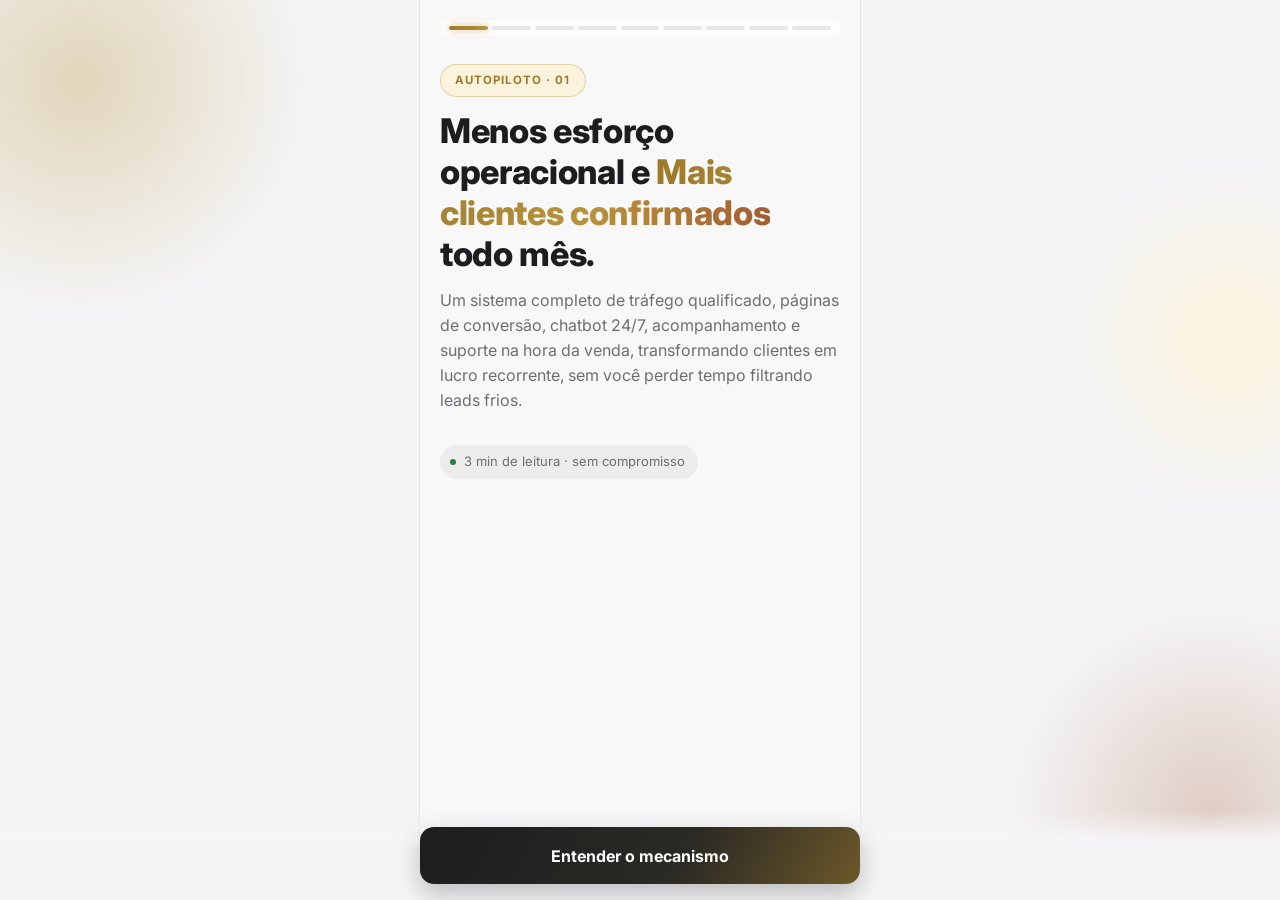
==== index.html @ 8cd232b0 "first commit" ====
<!DOCTYPE html>
<html lang="pt-BR">
<head>
<meta charset="UTF-8">
<meta name="viewport" content="width=device-width, initial-scale=1.0">
<title>Autopiloto — Etapa 1</title>
<meta name="description" content="Sistema completo de tráfego qualificado, páginas de conversão e chatbot 24/7 que entrega pacientes prontos para atendimento.">
<link rel="icon" href="assets/img/favicon.svg" type="image/svg+xml">
<link rel="icon" href="assets/img/favicon-32.png" sizes="32x32" type="image/png">
<link rel="alternate icon" href="assets/img/favicon.ico">
<link rel="apple-touch-icon" href="assets/img/apple-touch-icon.png">
<link rel="preconnect" href="https://fonts.googleapis.com">
<link rel="preconnect" href="https://fonts.gstatic.com" crossorigin>
<link href="https://fonts.googleapis.com/css2?family=Inter:wght@400;500;600;700;800&display=swap" rel="stylesheet">
<link rel="stylesheet" href="assets/style.css">
</head>
<body>
  <div class="frame">
    <div class="top-bar">
      <div class="progress" role="img" aria-label="Etapa 1 de 9">
        <span class="seg filled"></span>
        <span class="seg"></span>
        <span class="seg"></span>
        <span class="seg"></span>
        <span class="seg"></span>
        <span class="seg"></span>
        <span class="seg"></span>
        <span class="seg"></span>
        <span class="seg"></span>
      </div>
    </div>

    <main class="fade-in">
      <p class="eyebrow">Autopiloto · 01</p>
      <h1 class="title">Menos esforço operacional e <span class="accent">Mais clientes confirmados</span> todo mês.</h1>
      <p class="subtext">Um sistema completo de tráfego qualificado, páginas de conversão, chatbot 24/7, acompanhamento e suporte na hora da venda, transformando clientes em lucro recorrente, sem você perder tempo filtrando leads frios.</p>
      <p class="note">3 min de leitura · sem compromisso</p>
    </main>

    <div class="cta-fixed">
      <div class="cta-fixed-inner">
        <a class="btn-primary" href="etapa-02.html">Entender o mecanismo</a>
      </div>
    </div>
  </div>

  <script src="assets/app.js"></script>
</body>
</html>
---- assets/style.css ----
/* Autopiloto — Sistema de Design compartilhado (mobile-first, glass/gradiente, estilo Apple + ThreeUI) */
/* Usado por: index.html, etapa-02..09.html e sprint-100k-vsl.html */

:root {
  --bg: #F5F5F7;
  --card-bg: rgba(255, 255, 255, 0.68);
  --card-bg-solid: #FFFFFF;
  --card-border: rgba(255, 255, 255, 0.8);
  --card-border-solid: #E5E5EA;
  --text-primary: #1D1D1F;
  --text-secondary: #6E6E73;
  --text-tertiary: #98989D;
  --gold: #B8933C;
  --gold-strong: #9C7A2C;
  --gold-tint: #FBF3DC;
  --dark: #1D1D1F;
  --terracotta: #A15C33;
  --green: #2E7D46;
  --shadow: 0 8px 24px rgba(20, 16, 8, 0.08);
  --shadow-lg: 0 20px 50px rgba(20, 16, 8, 0.12);
  --font: 'Inter', -apple-system, BlinkMacSystemFont, 'SF Pro Text', 'Helvetica Neue', Arial, sans-serif;
}

* { box-sizing: border-box; }

html, body {
  margin: 0;
  padding: 0;
  background: var(--bg);
  color: var(--text-primary);
}

body {
  font-family: var(--font);
  -webkit-font-smoothing: antialiased;
  min-height: 100vh;
  line-height: 1.5;
  overflow-x: hidden;
  position: relative;
  background-color: var(--bg);
  background-repeat: no-repeat;
  background-image:
    radial-gradient(circle, rgba(184, 147, 60, 0.32), rgba(184, 147, 60, 0) 70%),
    radial-gradient(circle, rgba(161, 92, 51, 0.26), rgba(161, 92, 51, 0) 70%),
    radial-gradient(circle, rgba(251, 243, 220, 0.95), rgba(251, 243, 220, 0) 72%);
  background-size: 480px 480px, 420px 420px, 340px 340px;
  background-position: -160px -160px, calc(100% + 140px) calc(100% + 120px), calc(100% + 120px) 30%;
  background-attachment: fixed;
  animation: bg-drift 24s ease-in-out infinite;
}

@keyframes bg-drift {
  0%, 100% { background-position: -160px -160px, calc(100% + 140px) calc(100% + 120px), calc(100% + 120px) 30%; }
  50% { background-position: -130px -120px, calc(100% + 110px) calc(100% + 90px), calc(100% + 90px) 36%; }
}

a { color: inherit; }

:focus-visible {
  outline: 2px solid var(--gold);
  outline-offset: 2px;
}

img, svg { max-width: 100%; display: block; }

button, input, select, textarea { font-family: var(--font); }

/* Navegadores sem backdrop-filter: cartões voltam a ser sólidos e legíveis */
@supports not ((backdrop-filter: blur(1px)) or (-webkit-backdrop-filter: blur(1px))) {
  :root {
    --card-bg: var(--card-bg-solid);
    --card-border: var(--card-border-solid);
  }
}

/* ---- Container mobile-first ---- */

.frame {
  position: relative;
  max-width: 440px;
  margin: 0 auto;
  min-height: 100vh;
  padding: 20px 20px 112px;
  overflow-x: hidden;
  z-index: 1;
}

.frame.no-cta { padding-bottom: 48px; }

/* ---- Topo: voltar + progresso ---- */

.top-bar {
  display: flex;
  align-items: center;
  gap: 14px;
  margin-bottom: 28px;
}

.btn-back {
  display: inline-flex;
  align-items: center;
  justify-content: center;
  width: 36px;
  height: 36px;
  flex: 0 0 auto;
  border-radius: 50%;
  background: var(--card-bg);
  border: 1px solid var(--card-border);
  backdrop-filter: blur(14px) saturate(140%);
  -webkit-backdrop-filter: blur(14px) saturate(140%);
  box-shadow: var(--shadow);
  text-decoration: none;
  color: var(--text-primary);
  transition: transform 0.15s ease, background 0.15s ease;
}

.btn-back:hover { background: var(--gold-tint); }
.btn-back:active { transform: scale(0.93); }
.btn-back svg { width: 16px; height: 16px; }

.progress {
  display: flex;
  gap: 4px;
  flex: 1 1 auto;
  padding: 5px 8px;
  background: var(--card-bg);
  border: 1px solid var(--card-border);
  border-radius: 999px;
  backdrop-filter: blur(14px) saturate(140%);
  -webkit-backdrop-filter: blur(14px) saturate(140%);
}

.progress .seg {
  flex: 1;
  height: 4px;
  border-radius: 2px;
  background: rgba(29, 29, 31, 0.1);
}

.progress .seg.filled {
  background: linear-gradient(90deg, var(--gold-strong), var(--gold));
  box-shadow: 0 0 8px rgba(184, 147, 60, 0.6);
}

/* ---- Tipografia ---- */

.eyebrow {
  font-family: var(--font);
  text-transform: uppercase;
  letter-spacing: 0.09em;
  font-size: 11.5px;
  font-weight: 700;
  color: var(--gold-strong);
  margin: 0 0 14px;
  display: inline-flex;
  align-items: center;
  gap: 8px;
  flex-wrap: wrap;
  background: var(--gold-tint);
  border: 1px solid rgba(184, 147, 60, 0.35);
  border-radius: 999px;
  padding: 7px 14px;
}

h1.title {
  font-family: var(--font);
  font-weight: 800;
  font-size: clamp(28px, 7.5vw, 34px);
  line-height: 1.2;
  letter-spacing: -0.01em;
  margin: 0 0 14px;
  color: var(--text-primary);
}

.accent {
  background: linear-gradient(100deg, var(--gold-strong) 0%, var(--gold) 55%, var(--terracotta) 100%);
  -webkit-background-clip: text;
  background-clip: text;
  color: transparent;
}

h2.section-title {
  font-family: var(--font);
  font-weight: 800;
  font-size: 23px;
  line-height: 1.28;
  letter-spacing: -0.01em;
  margin: 0 0 10px;
  color: var(--text-primary);
}

.subtext {
  font-size: 16px;
  line-height: 1.55;
  color: var(--text-secondary);
  margin: 0 0 20px;
}

.note {
  font-size: 13px;
  color: var(--text-secondary);
  display: inline-flex;
  align-items: center;
  gap: 8px;
  margin-bottom: 8px;
  background: rgba(29, 29, 31, 0.05);
  border-radius: 999px;
  padding: 7px 13px 7px 10px;
}

.note::before {
  content: "";
  width: 6px;
  height: 6px;
  border-radius: 50%;
  background: var(--green);
  box-shadow: 0 0 0 0 rgba(46, 125, 70, 0.55);
  display: inline-block;
  flex: 0 0 auto;
  animation: dot-ping 1.8s ease-out infinite;
}

@keyframes dot-ping {
  0% { box-shadow: 0 0 0 0 rgba(46, 125, 70, 0.55); }
  70%, 100% { box-shadow: 0 0 0 7px rgba(46, 125, 70, 0); }
}

.section-head { margin-bottom: 20px; }
.section-head .eyebrow { margin-bottom: 10px; }

/* ---- Botões ---- */

.btn-primary,
.btn-secondary {
  position: relative;
  overflow: hidden;
  isolation: isolate;
}

.btn-primary {
  display: block;
  width: 100%;
  text-align: center;
  text-decoration: none;
  background: linear-gradient(120deg, var(--dark) 0%, #2c2a24 60%, var(--gold-strong) 130%);
  color: #fff;
  font-family: var(--font);
  font-weight: 700;
  font-size: 16px;
  padding: 16.5px 20px;
  border-radius: 14px;
  border: none;
  cursor: pointer;
  box-shadow: 0 10px 24px rgba(29, 29, 31, 0.26), 0 0 0 0 rgba(184, 147, 60, 0.5);
  animation: btn-glow 2.6s ease-in-out infinite;
  transition: transform 0.15s ease, box-shadow 0.15s ease;
}

.btn-primary:hover,
.btn-primary:focus-visible {
  animation-play-state: paused;
  box-shadow: 0 12px 28px rgba(29, 29, 31, 0.3), 0 0 0 6px rgba(184, 147, 60, 0.26);
}

.btn-primary:active { transform: scale(0.98); }

@keyframes btn-glow {
  0%, 100% { box-shadow: 0 10px 24px rgba(29, 29, 31, 0.26), 0 0 0 0 rgba(184, 147, 60, 0.42); }
  50% { box-shadow: 0 10px 24px rgba(29, 29, 31, 0.26), 0 0 0 9px rgba(184, 147, 60, 0); }
}

.btn-secondary {
  display: block;
  width: 100%;
  text-align: center;
  text-decoration: none;
  background: var(--card-bg);
  backdrop-filter: blur(14px) saturate(140%);
  -webkit-backdrop-filter: blur(14px) saturate(140%);
  color: var(--dark);
  font-family: var(--font);
  font-weight: 600;
  font-size: 16px;
  padding: 14.5px 20px;
  border-radius: 14px;
  border: 1.5px solid var(--dark);
  cursor: pointer;
  transition: background 0.15s ease, transform 0.15s ease;
}

.btn-secondary:hover { background: rgba(29, 29, 31, 0.06); }
.btn-secondary:active { transform: scale(0.98); }

.btn-link {
  display: inline-flex;
  align-items: center;
  gap: 6px;
  font-family: var(--font);
  font-weight: 600;
  font-size: 14px;
  color: var(--gold-strong);
  text-decoration: none;
}

/* Ripple ao clicar (ver assets/app.js) */
.btn-ripple {
  position: absolute;
  border-radius: 50%;
  background: rgba(255, 255, 255, 0.55);
  transform: scale(0);
  animation: ripple-out 0.6s ease-out forwards;
  pointer-events: none;
  z-index: -1;
}

.btn-secondary .btn-ripple { background: rgba(184, 147, 60, 0.28); }

@keyframes ripple-out {
  to { transform: scale(1); opacity: 0; }
}

/* ---- CTA fixo ---- */

.cta-fixed {
  position: fixed;
  left: 0;
  right: 0;
  bottom: 0;
  display: flex;
  justify-content: center;
  padding: 16px 20px calc(16px + env(safe-area-inset-bottom));
  background: linear-gradient(to top, var(--bg) 65%, rgba(245, 245, 247, 0));
  z-index: 10;
}

.cta-fixed-inner {
  width: 100%;
  max-width: 440px;
}

/* ---- Cards genéricos (glass) ---- */

.card {
  background: var(--card-bg);
  border: 1px solid var(--card-border);
  border-radius: 20px;
  box-shadow: var(--shadow);
  backdrop-filter: blur(16px) saturate(150%);
  -webkit-backdrop-filter: blur(16px) saturate(150%);
  padding: 22px;
  margin-bottom: 14px;
  transition: transform 0.2s ease, box-shadow 0.2s ease;
}

.card:hover { transform: translateY(-2px); box-shadow: var(--shadow-lg); }

.card.dashed {
  border: 1.5px dashed var(--gold);
  box-shadow: none;
  background: rgba(251, 243, 220, 0.65);
}

.card.highlight {
  border: 2px solid var(--gold);
  box-shadow: var(--shadow-lg);
  background: linear-gradient(165deg, rgba(255, 255, 255, 0.78), rgba(251, 243, 220, 0.6));
  position: relative;
  animation: card-glow 3s ease-in-out infinite;
}

.card.highlight:hover {
  transform: translateY(-2px) scale(1.005);
  animation-play-state: paused;
}

@keyframes card-glow {
  0%, 100% { box-shadow: var(--shadow-lg), 0 0 0 0 rgba(184, 147, 60, 0.35); }
  50% { box-shadow: var(--shadow-lg), 0 0 0 12px rgba(184, 147, 60, 0); }
}

/* Card "custo de contratar separado" — deliberadamente mais frio/pesado que o card de investimento */
.card.market-card {
  position: relative;
  background: linear-gradient(160deg, rgba(161, 92, 51, 0.12), rgba(161, 92, 51, 0.03));
  border: 1.5px dashed rgba(161, 92, 51, 0.5);
  box-shadow: none;
}

.card.market-card:hover { transform: none; box-shadow: none; }

.card.market-card .oi-val { color: var(--terracotta); font-weight: 700; }
.card.market-card .offer-item { border-bottom-color: rgba(161, 92, 51, 0.2); }
.card.market-card .offer-total { border-top-color: rgba(161, 92, 51, 0.32); }
.card.market-card .offer-total .ot-val { color: var(--terracotta); }
.card.market-card .roi-note { color: #8a5a3f; }

.badge-corner {
  position: absolute;
  top: -12px;
  right: 16px;
  background: linear-gradient(120deg, var(--gold-strong), var(--gold));
  color: #fff;
  font-family: var(--font);
  font-size: 11px;
  font-weight: 700;
  letter-spacing: 0.04em;
  text-transform: uppercase;
  padding: 5px 12px;
  border-radius: 999px;
  box-shadow: var(--shadow);
}

.badge-corner.terracotta {
  background: linear-gradient(120deg, var(--terracotta), #8a4a29);
}

.card-label {
  font-family: var(--font);
  text-transform: uppercase;
  font-size: 11.5px;
  font-weight: 700;
  letter-spacing: 0.06em;
  color: var(--text-secondary);
  margin: 0 0 8px;
}

.card-title {
  font-family: var(--font);
  font-size: 19px;
  font-weight: 700;
  margin: 0 0 10px;
  color: var(--text-primary);
}

.card p { margin: 0; color: var(--text-secondary); font-size: 15px; line-height: 1.55; }

.compare-card .card-title { display: flex; align-items: center; justify-content: space-between; gap: 8px; }

/* ---- Listas com marcadores ---- */

ul.check-list, ul.plain-list {
  list-style: none;
  margin: 0;
  padding: 0;
  display: flex;
  flex-direction: column;
  gap: 12px;
}

ul.check-list li, ul.plain-list li {
  display: flex;
  align-items: flex-start;
  gap: 10px;
  font-size: 15px;
  line-height: 1.5;
  color: var(--text-primary);
}

.marker {
  flex: 0 0 auto;
  width: 20px;
  height: 20px;
  border-radius: 50%;
  display: inline-flex;
  align-items: center;
  justify-content: center;
  font-size: 12px;
  margin-top: 1px;
}

.marker.check { background: var(--green); color: #fff; }
.marker.dash { background: var(--card-border-solid); color: var(--text-secondary); }
.marker.x { border: 1.5px solid var(--terracotta); color: var(--terracotta); background: transparent; }

.x-card {
  display: flex;
  align-items: center;
  gap: 14px;
}

.x-card .marker.x {
  width: 32px;
  height: 32px;
  font-size: 15px;
}

.x-card span.label { font-size: 15px; }

/* ---- Vídeo / VSL ---- */

.video-frame {
  position: relative;
  width: 100%;
  aspect-ratio: 9 / 16;
  max-height: 420px;
  border-radius: 20px;
  overflow: hidden;
  background: linear-gradient(160deg, #24211A 0%, #16140F 60%, #1D1D1F 100%);
  display: flex;
  align-items: center;
  justify-content: center;
  margin-bottom: 10px;
  box-shadow: var(--shadow-lg);
}

.video-frame.landscape { aspect-ratio: 16 / 9; max-height: none; }

.play-btn {
  width: 64px;
  height: 64px;
  border-radius: 50%;
  background: linear-gradient(135deg, var(--gold), var(--gold-strong));
  display: flex;
  align-items: center;
  justify-content: center;
  box-shadow: 0 8px 20px rgba(184, 147, 60, 0.4);
  border: none;
  cursor: pointer;
  animation: btn-glow 2.6s ease-in-out infinite;
}

.play-btn svg { width: 22px; height: 22px; margin-left: 3px; }

.video-caption {
  font-size: 12.5px;
  color: var(--text-secondary);
  text-align: center;
  margin: 0 0 20px;
}

blockquote.pull-quote {
  margin: 0 0 4px;
  padding: 4px 0 4px 16px;
  border-left: 3px solid var(--gold);
  font-style: italic;
  font-size: 16px;
  line-height: 1.6;
  color: var(--text-primary);
}

/* ---- Chat ---- */

.chat-card { padding: 0; overflow: hidden; }

.chat-header {
  display: flex;
  align-items: center;
  gap: 8px;
  padding: 16px 20px;
  border-bottom: 1px solid var(--card-border);
}

.online-dot {
  width: 8px;
  height: 8px;
  border-radius: 50%;
  background: var(--green);
  flex: 0 0 auto;
}

.chat-header span { font-size: 14px; font-weight: 700; }

.chat-notice {
  background: rgba(251, 243, 220, 0.7);
  color: var(--text-primary);
  font-size: 13px;
  line-height: 1.5;
  padding: 12px 20px;
  border-bottom: 1px solid var(--card-border);
}

.chat-body {
  padding: 18px 16px;
  display: flex;
  flex-direction: column;
  gap: 10px;
}

.bubble {
  max-width: 82%;
  padding: 11px 15px;
  border-radius: 16px;
  font-size: 14.5px;
  line-height: 1.5;
  opacity: 0;
  transform: translateY(6px);
  animation: bubble-in 0.4s ease forwards;
}

.bubble.assistant {
  align-self: flex-start;
  background: rgba(241, 241, 243, 0.9);
  color: var(--text-primary);
  border-bottom-left-radius: 4px;
}

.bubble.user {
  align-self: flex-end;
  background: linear-gradient(120deg, var(--gold-strong), var(--gold));
  color: #fff;
  border-bottom-right-radius: 4px;
}

@keyframes bubble-in {
  to { opacity: 1; transform: translateY(0); }
}

/* ---- Chat interativo (chips + campo de texto) ---- */

.bubble.typing {
  display: flex;
  gap: 4px;
  align-items: center;
  padding: 13px 16px;
}

.bubble.typing span {
  width: 5px;
  height: 5px;
  border-radius: 50%;
  background: var(--text-tertiary);
  opacity: 0.5;
  animation: chat-blink 1.1s infinite;
}

.bubble.typing span:nth-child(2) { animation-delay: 0.15s; }
.bubble.typing span:nth-child(3) { animation-delay: 0.3s; }

@keyframes chat-blink {
  0%, 80%, 100% { opacity: 0.3; }
  40% { opacity: 1; }
}

.chat-chips {
  display: flex;
  flex-wrap: wrap;
  gap: 8px;
  padding: 0 16px 14px;
}

.chat-chip {
  font-family: var(--font);
  font-size: 12.5px;
  font-weight: 600;
  color: var(--gold-strong);
  background: var(--gold-tint);
  border: 1px solid rgba(184, 147, 60, 0.35);
  border-radius: 999px;
  padding: 7px 13px;
  cursor: pointer;
  transition: background 0.2s ease, transform 0.15s ease;
}

.chat-chip:hover { background: rgba(184, 147, 60, 0.22); }
.chat-chip:active { transform: scale(0.96); }

.chat-chip:disabled {
  opacity: 0.4;
  cursor: default;
  pointer-events: none;
}

.chat-input-row {
  display: flex;
  gap: 8px;
  padding: 14px 16px;
  border-top: 1px solid var(--card-border-solid);
}

.chat-input {
  flex: 1;
  min-width: 0;
  background: #fff;
  border: 1px solid var(--card-border-solid);
  border-radius: 999px;
  padding: 11px 16px;
  color: var(--text-primary);
  font-family: var(--font);
  font-size: 14px;
  outline: none;
}

.chat-input:focus {
  border-color: var(--gold);
  box-shadow: 0 0 0 3px rgba(184, 147, 60, 0.15);
}

.chat-send {
  flex: 0 0 auto;
  width: 38px;
  height: 38px;
  border-radius: 50%;
  border: none;
  background: linear-gradient(135deg, var(--gold), var(--gold-strong));
  color: #fff;
  cursor: pointer;
  display: flex;
  align-items: center;
  justify-content: center;
  transition: transform 0.15s ease;
}

.chat-send:hover { transform: scale(1.06); }
.chat-send:active { transform: scale(0.94); }
.chat-send svg { width: 16px; height: 16px; }

.chat-cta { padding: 4px 16px 18px; }

.chat-cta a {
  display: flex;
  justify-content: center;
  align-items: center;
  gap: 8px;
  width: 100%;
  background: linear-gradient(120deg, var(--dark) 0%, #2c2a24 60%, var(--gold-strong) 130%);
  color: #fff;
  text-decoration: none;
  font-weight: 700;
  font-size: 14px;
  padding: 0 13px;
  border-radius: 12px;
  opacity: 0;
  max-height: 0;
  overflow: hidden;
  transform: translateY(6px);
  pointer-events: none;
  transition: opacity 0.35s ease, transform 0.35s ease, max-height 0.35s ease, padding 0.35s ease;
}

.chat-cta a.visible {
  opacity: 1;
  max-height: 60px;
  padding: 13px;
  transform: translateY(0);
  pointer-events: auto;
}

/* Bolha de assistente que carrega um botão de verdade (não texto com link embutido) */
.bubble.cta-bubble {
  background: transparent;
  padding: 2px 0;
  max-width: 100%;
}

.bubble.cta-bubble a {
  display: inline-flex;
  align-items: center;
  gap: 6px;
  text-decoration: none;
  color: #fff;
  font-family: var(--font);
  font-weight: 700;
  font-size: 14px;
  background: linear-gradient(120deg, var(--dark) 0%, #2c2a24 60%, var(--gold-strong) 130%);
  padding: 11px 18px;
  border-radius: 999px;
  box-shadow: var(--shadow);
  transition: transform 0.15s ease, opacity 0.15s ease;
}

.bubble.cta-bubble a:hover { opacity: 0.92; }
.bubble.cta-bubble a:active { transform: scale(0.97); }

/* ---- Badges ---- */

.badge-alert {
  display: inline-flex;
  align-items: center;
  gap: 7px;
  font-size: 11px;
  font-weight: 700;
  text-transform: uppercase;
  letter-spacing: 0.06em;
  color: var(--terracotta);
  background: rgba(255, 255, 255, 0.5);
  border: 1px solid rgba(161, 92, 51, 0.35);
  border-radius: 999px;
  padding: 7px 14px;
  white-space: nowrap;
}

.badge-alert .dot {
  width: 6px;
  height: 6px;
  border-radius: 50%;
  background: var(--terracotta);
  flex: 0 0 auto;
}

.badge-terracotta {
  display: inline-block;
  background: var(--terracotta);
  color: #fff;
  font-weight: 700;
  font-size: 13px;
  padding: 4px 12px;
  border-radius: 8px;
}

/* ---- Passos numerados ---- */

.step {
  display: flex;
  gap: 14px;
  align-items: flex-start;
  padding: 16px 0;
  border-bottom: 1px solid var(--card-border-solid);
}

.step:last-child { border-bottom: none; }

.step-num {
  flex: 0 0 auto;
  width: 34px;
  height: 34px;
  border-radius: 50%;
  background: linear-gradient(135deg, var(--dark), #2c2a24);
  color: #fff;
  font-family: var(--font);
  font-weight: 700;
  font-size: 15px;
  display: flex;
  align-items: center;
  justify-content: center;
}

.step-body .step-tag {
  font-size: 11px;
  font-weight: 700;
  text-transform: uppercase;
  letter-spacing: 0.06em;
  color: var(--gold-strong);
  margin-bottom: 4px;
}

.step-body h3 {
  font-family: var(--font);
  font-size: 17px;
  font-weight: 700;
  margin: 0 0 4px;
  color: var(--text-primary);
}

.step-body p { font-size: 14px; line-height: 1.55; color: var(--text-secondary); margin: 0; }

/* ---- Selo circular (garantia / capacidade) ---- */

.seal {
  width: 92px;
  height: 92px;
  border: 1.5px solid var(--gold);
  border-radius: 50%;
  display: flex;
  align-items: center;
  justify-content: center;
  margin: 0 auto 24px;
  position: relative;
  background: var(--card-bg);
  backdrop-filter: blur(14px) saturate(140%);
  -webkit-backdrop-filter: blur(14px) saturate(140%);
  box-shadow: 0 0 0 0 rgba(184, 147, 60, 0.4);
  animation: seal-glow 2.6s ease-in-out infinite;
}

.seal::before {
  content: "";
  position: absolute;
  inset: 7px;
  border: 1px solid var(--gold);
  border-radius: 50%;
  opacity: 0.45;
}

.seal span {
  font-family: var(--font);
  font-weight: 800;
  font-size: 22px;
  color: var(--gold-strong);
}

@keyframes seal-glow {
  0%, 100% { box-shadow: 0 0 0 0 rgba(184, 147, 60, 0.35); }
  50% { box-shadow: 0 0 0 10px rgba(184, 147, 60, 0); }
}

/* ---- Oferta / preço ---- */

.price-card .price {
  font-family: var(--font);
  font-size: 30px;
  font-weight: 800;
  margin: 2px 0 14px;
  color: var(--text-primary);
}

.price-card .price span {
  font-family: var(--font);
  font-size: 13px;
  font-weight: 500;
  color: var(--text-secondary);
}

.offer-item {
  display: flex;
  justify-content: space-between;
  gap: 16px;
  padding: 14px 0;
  border-bottom: 1px dashed var(--card-border-solid);
  font-size: 15px;
}

.offer-item:last-of-type { border-bottom: none; }
.offer-item .oi-label { color: var(--text-primary); font-weight: 600; }
.offer-item .oi-label small { display: block; font-weight: 400; font-size: 12.5px; color: var(--text-secondary); margin-top: 3px; }
.offer-item .oi-val { font-size: 12.5px; font-weight: 600; color: var(--gold-strong); white-space: nowrap; align-self: flex-start; margin-top: 3px; }

.offer-total {
  margin-top: 18px;
  padding-top: 18px;
  border-top: 1px solid var(--card-border-solid);
  display: flex;
  justify-content: space-between;
  align-items: baseline;
}

.offer-total .ot-label { font-size: 12px; font-weight: 700; letter-spacing: 0.06em; text-transform: uppercase; color: var(--text-secondary); }
.offer-total .ot-val { font-family: var(--font); font-size: 26px; font-weight: 800; color: var(--text-primary); }

.offer-roi { margin-top: 14px; }
.offer-roi .roi-note { font-size: 12.5px; color: var(--text-secondary); margin-top: 6px; line-height: 1.5; }

.guarantee-block {
  display: flex;
  gap: 14px;
  align-items: flex-start;
}

.guarantee-block svg { flex: 0 0 auto; width: 30px; height: 30px; }

/* ---- FAQ acordeão ---- */

details.faq-item {
  border-bottom: 1px solid var(--card-border-solid);
  padding: 14px 0;
}

details.faq-item:last-child { border-bottom: none; }

details.faq-item summary {
  cursor: pointer;
  font-weight: 700;
  font-size: 15px;
  list-style: none;
  display: flex;
  justify-content: space-between;
  align-items: center;
  gap: 10px;
  color: var(--text-primary);
}

details.faq-item summary::-webkit-details-marker { display: none; }

details.faq-item summary::after {
  content: "+";
  font-family: var(--font);
  font-weight: 700;
  font-size: 20px;
  color: var(--gold-strong);
  flex: 0 0 auto;
  transition: transform 0.2s ease;
}

details.faq-item[open] summary::after { content: "–"; }

details.faq-item p {
  margin: 10px 0 0;
  font-size: 14px;
  line-height: 1.6;
  color: var(--text-secondary);
}

.placeholder-tag {
  color: var(--terracotta);
  font-weight: 700;
}

/* ---- Formulário ---- */

.field { margin-bottom: 16px; }

.field label {
  display: block;
  font-size: 12px;
  font-weight: 700;
  letter-spacing: 0.04em;
  text-transform: uppercase;
  color: var(--text-secondary);
  margin-bottom: 8px;
}

.field input,
.field select {
  width: 100%;
  padding: 14px 16px;
  background: rgba(255, 255, 255, 0.75);
  border: 1px solid var(--card-border-solid);
  border-radius: 12px;
  color: var(--text-primary);
  font-family: var(--font);
  font-size: 15px;
  appearance: none;
}

.field input:focus,
.field select:focus {
  outline: none;
  border-color: var(--gold);
  box-shadow: 0 0 0 3px rgba(184, 147, 60, 0.15);
}

.field-error {
  font-size: 12.5px;
  color: var(--terracotta);
  margin-top: 6px;
}

/* ---- Mensagem de envio (form leads) ---- */

.form-status {
  display: none;
  margin-top: 14px;
  padding: 14px 16px;
  border-radius: 12px;
  font-size: 14px;
  line-height: 1.5;
}

.form-status.is-visible { display: block; }

.form-status.success {
  background: rgba(46, 125, 70, 0.12);
  border: 1px solid rgba(46, 125, 70, 0.35);
  color: #1f5a34;
}

.form-status.error {
  background: rgba(161, 92, 51, 0.12);
  border: 1px solid rgba(161, 92, 51, 0.35);
  color: var(--terracotta);
}

/* ---- Footer ---- */

footer.page-footer {
  text-align: center;
  padding: 32px 0 8px;
}

footer.page-footer .mark {
  font-family: var(--font);
  font-weight: 800;
  letter-spacing: 0.14em;
  font-size: 13px;
  color: var(--gold-strong);
}

footer.page-footer .fine {
  font-size: 11px;
  color: var(--text-tertiary);
  margin-top: 8px;
}

hr.rule {
  border: none;
  height: 1px;
  background: var(--card-border-solid);
  margin: 28px 0;
}

/* ---- Animações + acessibilidade ---- */

.fade-in {
  animation: fade-up 0.5s ease both;
}

@keyframes fade-up {
  from { opacity: 0; transform: translateY(10px); }
  to { opacity: 1; transform: translateY(0); }
}

@media (prefers-reduced-motion: reduce) {
  .fade-in, .bubble, .btn-primary, .play-btn, .seal, .card.highlight, .note::before, .btn-ripple, .bubble.typing span, body {
    animation: none !important;
    opacity: 1 !important;
    transform: none !important;
  }
  .card:hover, .card.highlight:hover { transform: none !important; }
}

@media (min-width: 480px) {
  body { display: flex; justify-content: center; }
  .frame { box-shadow: 0 0 0 1px var(--card-border-solid); background: rgba(255, 255, 255, 0.28); }
}
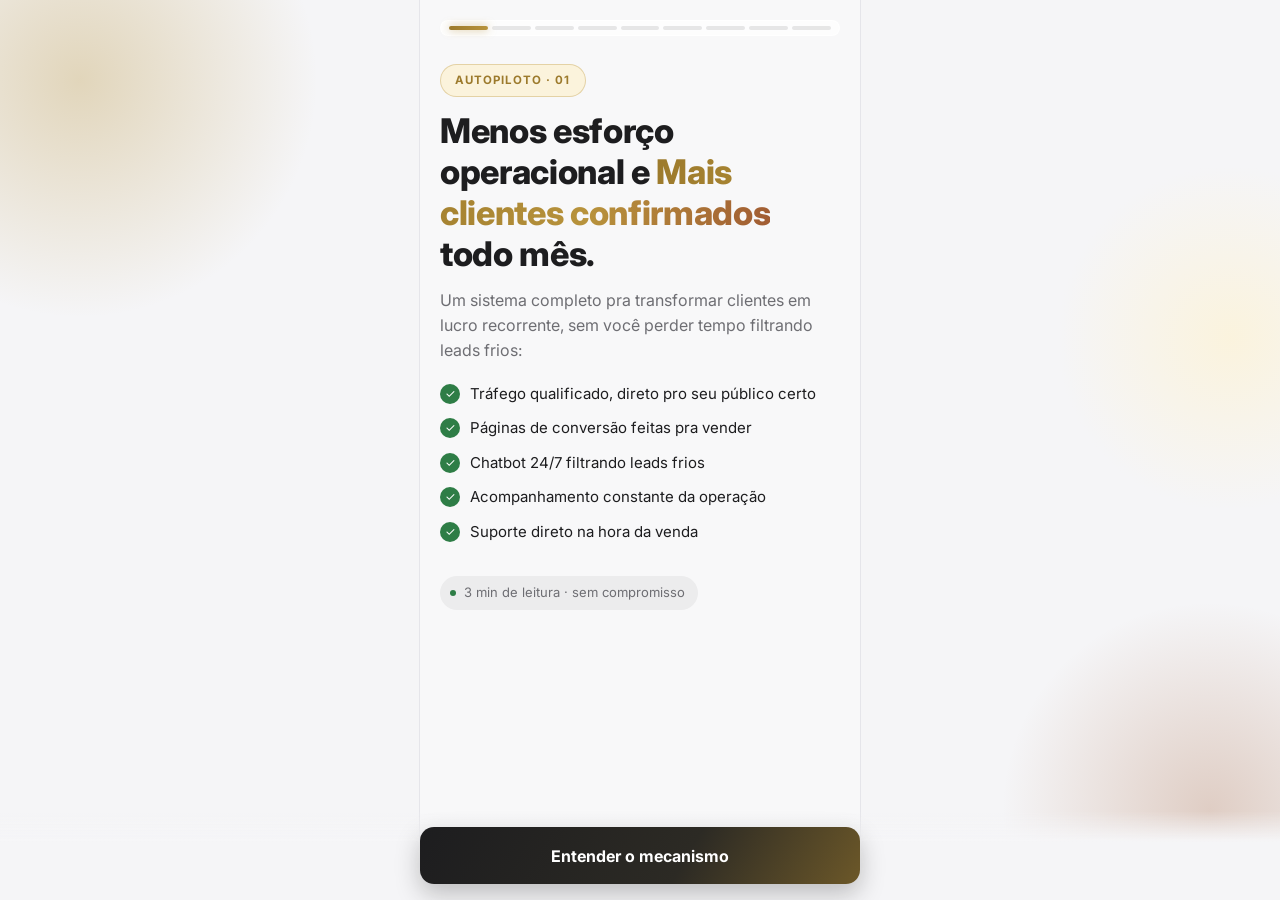
==== commit 892528cc: "first commit" ====
--- a/index.html
+++ b/index.html
@@ -3,7 +3,7 @@
 <head>
 <meta charset="UTF-8">
 <meta name="viewport" content="width=device-width, initial-scale=1.0">
-<title>Autopiloto — Etapa 1</title>
+<title>Autopiloto</title>
 <meta name="description" content="Sistema completo de tráfego qualificado, páginas de conversão e chatbot 24/7 que entrega pacientes prontos para atendimento.">
 <link rel="icon" href="assets/img/favicon.svg" type="image/svg+xml">
 <link rel="icon" href="assets/img/favicon-32.png" sizes="32x32" type="image/png">
@@ -33,7 +33,14 @@
     <main class="fade-in">
       <p class="eyebrow">Autopiloto · 01</p>
       <h1 class="title">Menos esforço operacional e <span class="accent">Mais clientes confirmados</span> todo mês.</h1>
-      <p class="subtext">Um sistema completo de tráfego qualificado, páginas de conversão, chatbot 24/7, acompanhamento e suporte na hora da venda, transformando clientes em lucro recorrente, sem você perder tempo filtrando leads frios.</p>
+      <p class="subtext">Um sistema completo pra transformar clientes em lucro recorrente, sem você perder tempo filtrando leads frios:</p>
+      <ul class="check-list" style="margin-bottom:20px;">
+        <li><span class="marker check">✓</span> Tráfego qualificado, direto pro seu público certo</li>
+        <li><span class="marker check">✓</span> Páginas de conversão feitas pra vender</li>
+        <li><span class="marker check">✓</span> Chatbot 24/7 filtrando leads frios</li>
+        <li><span class="marker check">✓</span> Acompanhamento constante da operação</li>
+        <li><span class="marker check">✓</span> Suporte direto na hora da venda</li>
+      </ul>
       <p class="note">3 min de leitura · sem compromisso</p>
     </main>
 
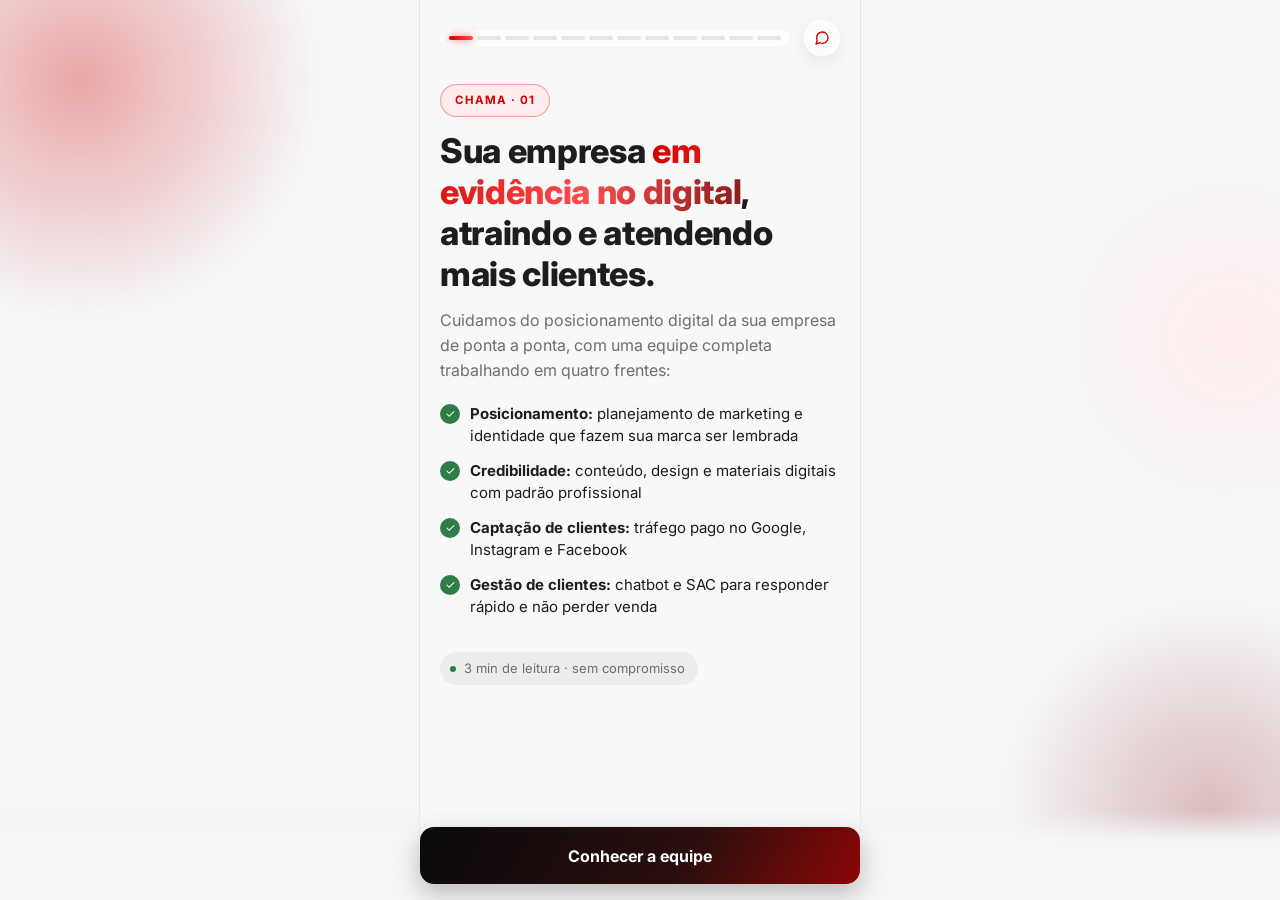
==== commit b16c99ce: "Identidade visual e Video de apresentação" ====
--- a/index.html
+++ b/index.html
@@ -3,8 +3,8 @@
 <head>
 <meta charset="UTF-8">
 <meta name="viewport" content="width=device-width, initial-scale=1.0">
-<title>Autopiloto</title>
-<meta name="description" content="Sistema completo de tráfego qualificado, páginas de conversão e chatbot 24/7 que entrega pacientes prontos para atendimento.">
+<title>Chama</title>
+<meta name="description" content="A Chama cuida do posicionamento digital da sua empresa: planejamento, conteúdo, design, tráfego pago, chatbot e SAC com uma equipe completa.">
 <link rel="icon" href="assets/img/favicon.svg" type="image/svg+xml">
 <link rel="icon" href="assets/img/favicon-32.png" sizes="32x32" type="image/png">
 <link rel="alternate icon" href="assets/img/favicon.ico">
@@ -17,8 +17,11 @@
 <body>
   <div class="frame">
     <div class="top-bar">
-      <div class="progress" role="img" aria-label="Etapa 1 de 9">
+      <div class="progress" role="img" aria-label="Etapa 1 de 12">
         <span class="seg filled"></span>
+        <span class="seg"></span>
+        <span class="seg"></span>
+        <span class="seg"></span>
         <span class="seg"></span>
         <span class="seg"></span>
         <span class="seg"></span>
@@ -31,22 +34,21 @@
     </div>
 
     <main class="fade-in">
-      <p class="eyebrow">Autopiloto · 01</p>
-      <h1 class="title">Menos esforço operacional e <span class="accent">Mais clientes confirmados</span> todo mês.</h1>
-      <p class="subtext">Um sistema completo pra transformar clientes em lucro recorrente, sem você perder tempo filtrando leads frios:</p>
+      <p class="eyebrow">Chama · 01</p>
+      <h1 class="title">Sua empresa <span class="accent">em evidência no digital</span>, atraindo e atendendo mais clientes.</h1>
+      <p class="subtext">Cuidamos do posicionamento digital da sua empresa de ponta a ponta, com uma equipe completa trabalhando em quatro frentes:</p>
       <ul class="check-list" style="margin-bottom:20px;">
-        <li><span class="marker check">✓</span> Tráfego qualificado, direto pro seu público certo</li>
-        <li><span class="marker check">✓</span> Páginas de conversão feitas pra vender</li>
-        <li><span class="marker check">✓</span> Chatbot 24/7 filtrando leads frios</li>
-        <li><span class="marker check">✓</span> Acompanhamento constante da operação</li>
-        <li><span class="marker check">✓</span> Suporte direto na hora da venda</li>
+        <li><span class="marker check">✓</span> <span><strong>Posicionamento:</strong> planejamento de marketing e identidade que fazem sua marca ser lembrada</span></li>
+        <li><span class="marker check">✓</span> <span><strong>Credibilidade:</strong> conteúdo, design e materiais digitais com padrão profissional</span></li>
+        <li><span class="marker check">✓</span> <span><strong>Captação de clientes:</strong> tráfego pago no Google, Instagram e Facebook</span></li>
+        <li><span class="marker check">✓</span> <span><strong>Gestão de clientes:</strong> chatbot e SAC para responder rápido e não perder venda</span></li>
       </ul>
       <p class="note">3 min de leitura · sem compromisso</p>
     </main>
 
     <div class="cta-fixed">
       <div class="cta-fixed-inner">
-        <a class="btn-primary" href="etapa-02.html">Entender o mecanismo</a>
+        <a class="btn-primary" href="etapa-02.html">Conhecer a equipe</a>
       </div>
     </div>
   </div>
--- a/assets/style.css
+++ b/assets/style.css
@@ -1,4 +1,4 @@
-/* Autopiloto — Sistema de Design compartilhado (mobile-first, glass/gradiente, estilo Apple + ThreeUI) */
+/* Autopiloto — Sistema de Design compartilhado (mobile-first, glass/gradiente, paleta Chama: vermelho sobre preto) */
 /* Usado por: index.html, etapa-02..09.html e sprint-100k-vsl.html */
 
 :root {
@@ -10,14 +10,14 @@
   --text-primary: #1D1D1F;
   --text-secondary: #6E6E73;
   --text-tertiary: #98989D;
-  --gold: #B8933C;
-  --gold-strong: #9C7A2C;
-  --gold-tint: #FBF3DC;
-  --dark: #1D1D1F;
-  --terracotta: #A15C33;
+  --brand: #FF4D4D;
+  --brand-strong: #D30000;
+  --brand-tint: #FFECEC;
+  --dark: #0A0A0C;
+  --ember: #8E1B1B;
   --green: #2E7D46;
-  --shadow: 0 8px 24px rgba(20, 16, 8, 0.08);
-  --shadow-lg: 0 20px 50px rgba(20, 16, 8, 0.12);
+  --shadow: 0 8px 24px rgba(20, 6, 6, 0.08);
+  --shadow-lg: 0 20px 50px rgba(20, 6, 6, 0.12);
   --font: 'Inter', -apple-system, BlinkMacSystemFont, 'SF Pro Text', 'Helvetica Neue', Arial, sans-serif;
 }
 
@@ -40,9 +40,9 @@
   background-color: var(--bg);
   background-repeat: no-repeat;
   background-image:
-    radial-gradient(circle, rgba(184, 147, 60, 0.32), rgba(184, 147, 60, 0) 70%),
-    radial-gradient(circle, rgba(161, 92, 51, 0.26), rgba(161, 92, 51, 0) 70%),
-    radial-gradient(circle, rgba(251, 243, 220, 0.95), rgba(251, 243, 220, 0) 72%);
+    radial-gradient(circle, rgba(211, 0, 0, 0.32), rgba(211, 0, 0, 0) 70%),
+    radial-gradient(circle, rgba(142, 27, 27, 0.26), rgba(142, 27, 27, 0) 70%),
+    radial-gradient(circle, rgba(255, 236, 236, 0.95), rgba(255, 236, 236, 0) 72%);
   background-size: 480px 480px, 420px 420px, 340px 340px;
   background-position: -160px -160px, calc(100% + 140px) calc(100% + 120px), calc(100% + 120px) 30%;
   background-attachment: fixed;
@@ -57,7 +57,7 @@
 a { color: inherit; }
 
 :focus-visible {
-  outline: 2px solid var(--gold);
+  outline: 2px solid var(--brand);
   outline-offset: 2px;
 }
 
@@ -114,7 +114,7 @@
   transition: transform 0.15s ease, background 0.15s ease;
 }
 
-.btn-back:hover { background: var(--gold-tint); }
+.btn-back:hover { background: var(--brand-tint); }
 .btn-back:active { transform: scale(0.93); }
 .btn-back svg { width: 16px; height: 16px; }
 
@@ -138,8 +138,8 @@
 }
 
 .progress .seg.filled {
-  background: linear-gradient(90deg, var(--gold-strong), var(--gold));
-  box-shadow: 0 0 8px rgba(184, 147, 60, 0.6);
+  background: linear-gradient(90deg, var(--brand-strong), var(--brand));
+  box-shadow: 0 0 8px rgba(211, 0, 0, 0.6);
 }
 
 /* ---- Tipografia ---- */
@@ -150,14 +150,14 @@
   letter-spacing: 0.09em;
   font-size: 11.5px;
   font-weight: 700;
-  color: var(--gold-strong);
+  color: var(--brand-strong);
   margin: 0 0 14px;
   display: inline-flex;
   align-items: center;
   gap: 8px;
   flex-wrap: wrap;
-  background: var(--gold-tint);
-  border: 1px solid rgba(184, 147, 60, 0.35);
+  background: var(--brand-tint);
+  border: 1px solid rgba(211, 0, 0, 0.35);
   border-radius: 999px;
   padding: 7px 14px;
 }
@@ -173,7 +173,7 @@
 }
 
 .accent {
-  background: linear-gradient(100deg, var(--gold-strong) 0%, var(--gold) 55%, var(--terracotta) 100%);
+  background: linear-gradient(100deg, var(--brand-strong) 0%, var(--brand) 55%, var(--ember) 100%);
   -webkit-background-clip: text;
   background-clip: text;
   color: transparent;
@@ -242,7 +242,7 @@
   width: 100%;
   text-align: center;
   text-decoration: none;
-  background: linear-gradient(120deg, var(--dark) 0%, #2c2a24 60%, var(--gold-strong) 130%);
+  background: linear-gradient(120deg, var(--dark) 0%, #2A0E0E 60%, var(--brand-strong) 130%);
   color: #fff;
   font-family: var(--font);
   font-weight: 700;
@@ -251,7 +251,7 @@
   border-radius: 14px;
   border: none;
   cursor: pointer;
-  box-shadow: 0 10px 24px rgba(29, 29, 31, 0.26), 0 0 0 0 rgba(184, 147, 60, 0.5);
+  box-shadow: 0 10px 24px rgba(29, 29, 31, 0.26), 0 0 0 0 rgba(211, 0, 0, 0.5);
   animation: btn-glow 2.6s ease-in-out infinite;
   transition: transform 0.15s ease, box-shadow 0.15s ease;
 }
@@ -259,14 +259,14 @@
 .btn-primary:hover,
 .btn-primary:focus-visible {
   animation-play-state: paused;
-  box-shadow: 0 12px 28px rgba(29, 29, 31, 0.3), 0 0 0 6px rgba(184, 147, 60, 0.26);
+  box-shadow: 0 12px 28px rgba(29, 29, 31, 0.3), 0 0 0 6px rgba(211, 0, 0, 0.26);
 }
 
 .btn-primary:active { transform: scale(0.98); }
 
 @keyframes btn-glow {
-  0%, 100% { box-shadow: 0 10px 24px rgba(29, 29, 31, 0.26), 0 0 0 0 rgba(184, 147, 60, 0.42); }
-  50% { box-shadow: 0 10px 24px rgba(29, 29, 31, 0.26), 0 0 0 9px rgba(184, 147, 60, 0); }
+  0%, 100% { box-shadow: 0 10px 24px rgba(29, 29, 31, 0.26), 0 0 0 0 rgba(211, 0, 0, 0.42); }
+  50% { box-shadow: 0 10px 24px rgba(29, 29, 31, 0.26), 0 0 0 9px rgba(211, 0, 0, 0); }
 }
 
 .btn-secondary {
@@ -298,7 +298,7 @@
   font-family: var(--font);
   font-weight: 600;
   font-size: 14px;
-  color: var(--gold-strong);
+  color: var(--brand-strong);
   text-decoration: none;
 }
 
@@ -313,7 +313,7 @@
   z-index: -1;
 }
 
-.btn-secondary .btn-ripple { background: rgba(184, 147, 60, 0.28); }
+.btn-secondary .btn-ripple { background: rgba(211, 0, 0, 0.28); }
 
 @keyframes ripple-out {
   to { transform: scale(1); opacity: 0; }
@@ -337,6 +337,32 @@
   width: 100%;
   max-width: 440px;
 }
+
+/* ---- Atalho "Falar com a equipe" no topo (criado em assets/app.js) ----
+   Discreto de propósito: mesmo estilo do botão voltar, só o ícone em vermelho,
+   para não competir com o CTA principal de cada etapa. */
+
+.contact-link {
+  display: inline-flex;
+  align-items: center;
+  justify-content: center;
+  width: 36px;
+  height: 36px;
+  flex: 0 0 auto;
+  border-radius: 50%;
+  background: var(--card-bg);
+  border: 1px solid var(--card-border);
+  backdrop-filter: blur(14px) saturate(140%);
+  -webkit-backdrop-filter: blur(14px) saturate(140%);
+  box-shadow: var(--shadow);
+  color: var(--brand-strong);
+  text-decoration: none;
+  transition: transform 0.15s ease, background 0.15s ease;
+}
+
+.contact-link:hover { background: var(--brand-tint); }
+.contact-link:active { transform: scale(0.93); }
+.contact-link svg { width: 16px; height: 16px; }
 
 /* ---- Cards genéricos (glass) ---- */
 
@@ -355,15 +381,15 @@
 .card:hover { transform: translateY(-2px); box-shadow: var(--shadow-lg); }
 
 .card.dashed {
-  border: 1.5px dashed var(--gold);
+  border: 1.5px dashed var(--brand);
   box-shadow: none;
-  background: rgba(251, 243, 220, 0.65);
+  background: rgba(255, 236, 236, 0.65);
 }
 
 .card.highlight {
-  border: 2px solid var(--gold);
+  border: 2px solid var(--brand);
   box-shadow: var(--shadow-lg);
-  background: linear-gradient(165deg, rgba(255, 255, 255, 0.78), rgba(251, 243, 220, 0.6));
+  background: linear-gradient(165deg, rgba(255, 255, 255, 0.78), rgba(255, 236, 236, 0.6));
   position: relative;
   animation: card-glow 3s ease-in-out infinite;
 }
@@ -374,31 +400,31 @@
 }
 
 @keyframes card-glow {
-  0%, 100% { box-shadow: var(--shadow-lg), 0 0 0 0 rgba(184, 147, 60, 0.35); }
-  50% { box-shadow: var(--shadow-lg), 0 0 0 12px rgba(184, 147, 60, 0); }
+  0%, 100% { box-shadow: var(--shadow-lg), 0 0 0 0 rgba(211, 0, 0, 0.35); }
+  50% { box-shadow: var(--shadow-lg), 0 0 0 12px rgba(211, 0, 0, 0); }
 }
 
 /* Card "custo de contratar separado" — deliberadamente mais frio/pesado que o card de investimento */
 .card.market-card {
   position: relative;
-  background: linear-gradient(160deg, rgba(161, 92, 51, 0.12), rgba(161, 92, 51, 0.03));
-  border: 1.5px dashed rgba(161, 92, 51, 0.5);
+  background: linear-gradient(160deg, rgba(142, 27, 27, 0.12), rgba(142, 27, 27, 0.03));
+  border: 1.5px dashed rgba(142, 27, 27, 0.5);
   box-shadow: none;
 }
 
 .card.market-card:hover { transform: none; box-shadow: none; }
 
-.card.market-card .oi-val { color: var(--terracotta); font-weight: 700; }
-.card.market-card .offer-item { border-bottom-color: rgba(161, 92, 51, 0.2); }
-.card.market-card .offer-total { border-top-color: rgba(161, 92, 51, 0.32); }
-.card.market-card .offer-total .ot-val { color: var(--terracotta); }
-.card.market-card .roi-note { color: #8a5a3f; }
+.card.market-card .oi-val { color: var(--ember); font-weight: 700; }
+.card.market-card .offer-item { border-bottom-color: rgba(142, 27, 27, 0.2); }
+.card.market-card .offer-total { border-top-color: rgba(142, 27, 27, 0.32); }
+.card.market-card .offer-total .ot-val { color: var(--ember); }
+.card.market-card .roi-note { color: #7A2A2A; }
 
 .badge-corner {
   position: absolute;
   top: -12px;
   right: 16px;
-  background: linear-gradient(120deg, var(--gold-strong), var(--gold));
+  background: linear-gradient(120deg, var(--brand-strong), var(--brand));
   color: #fff;
   font-family: var(--font);
   font-size: 11px;
@@ -410,8 +436,8 @@
   box-shadow: var(--shadow);
 }
 
-.badge-corner.terracotta {
-  background: linear-gradient(120deg, var(--terracotta), #8a4a29);
+.badge-corner.ember {
+  background: linear-gradient(120deg, var(--ember), #5E0F0F);
 }
 
 .card-label {
@@ -470,7 +496,7 @@
 
 .marker.check { background: var(--green); color: #fff; }
 .marker.dash { background: var(--card-border-solid); color: var(--text-secondary); }
-.marker.x { border: 1.5px solid var(--terracotta); color: var(--terracotta); background: transparent; }
+.marker.x { border: 1.5px solid var(--ember); color: var(--ember); background: transparent; }
 
 .x-card {
   display: flex;
@@ -495,7 +521,7 @@
   max-height: 420px;
   border-radius: 20px;
   overflow: hidden;
-  background: linear-gradient(160deg, #24211A 0%, #16140F 60%, #1D1D1F 100%);
+  background: linear-gradient(160deg, #1F0B0B 0%, #0A0A0C 60%, #141416 100%);
   display: flex;
   align-items: center;
   justify-content: center;
@@ -505,15 +531,63 @@
 
 .video-frame.landscape { aspect-ratio: 16 / 9; max-height: none; }
 
+/* Vídeo vertical (9:16) real: a altura manda e a largura acompanha, sem cortar o quadro */
+.video-frame.portrait {
+  width: auto;
+  height: min(68vh, 560px);
+  max-width: 100%;
+  max-height: none;
+  margin-left: auto;
+  margin-right: auto;
+}
+
+.unmute-btn {
+  position: absolute;
+  top: 14px;
+  left: 50%;
+  transform: translateX(-50%);
+  z-index: 2;
+  display: inline-flex;
+  align-items: center;
+  gap: 8px;
+  padding: 10px 16px;
+  border: none;
+  border-radius: 999px;
+  background: linear-gradient(135deg, var(--brand), var(--brand-strong));
+  color: #fff;
+  font-family: var(--font);
+  font-size: 13.5px;
+  font-weight: 700;
+  white-space: nowrap;
+  cursor: pointer;
+  box-shadow: 0 8px 20px rgba(0, 0, 0, 0.35);
+  animation: unmute-pulse 1.8s ease-in-out infinite;
+}
+
+.unmute-btn svg { width: 18px; height: 18px; }
+
+@keyframes unmute-pulse {
+  0%, 100% { box-shadow: 0 8px 20px rgba(0, 0, 0, 0.35), 0 0 0 0 rgba(255, 77, 77, 0.55); }
+  50% { box-shadow: 0 8px 20px rgba(0, 0, 0, 0.35), 0 0 0 10px rgba(255, 77, 77, 0); }
+}
+
+.video-frame video {
+  width: 100%;
+  height: 100%;
+  object-fit: cover;
+  display: block;
+  background: var(--dark);
+}
+
 .play-btn {
   width: 64px;
   height: 64px;
   border-radius: 50%;
-  background: linear-gradient(135deg, var(--gold), var(--gold-strong));
+  background: linear-gradient(135deg, var(--brand), var(--brand-strong));
   display: flex;
   align-items: center;
   justify-content: center;
-  box-shadow: 0 8px 20px rgba(184, 147, 60, 0.4);
+  box-shadow: 0 8px 20px rgba(211, 0, 0, 0.4);
   border: none;
   cursor: pointer;
   animation: btn-glow 2.6s ease-in-out infinite;
@@ -531,7 +605,7 @@
 blockquote.pull-quote {
   margin: 0 0 4px;
   padding: 4px 0 4px 16px;
-  border-left: 3px solid var(--gold);
+  border-left: 3px solid var(--brand);
   font-style: italic;
   font-size: 16px;
   line-height: 1.6;
@@ -561,7 +635,7 @@
 .chat-header span { font-size: 14px; font-weight: 700; }
 
 .chat-notice {
-  background: rgba(251, 243, 220, 0.7);
+  background: rgba(255, 236, 236, 0.7);
   color: var(--text-primary);
   font-size: 13px;
   line-height: 1.5;
@@ -596,7 +670,7 @@
 
 .bubble.user {
   align-self: flex-end;
-  background: linear-gradient(120deg, var(--gold-strong), var(--gold));
+  background: linear-gradient(120deg, var(--brand-strong), var(--brand));
   color: #fff;
   border-bottom-right-radius: 4px;
 }
@@ -642,16 +716,16 @@
   font-family: var(--font);
   font-size: 12.5px;
   font-weight: 600;
-  color: var(--gold-strong);
-  background: var(--gold-tint);
-  border: 1px solid rgba(184, 147, 60, 0.35);
+  color: var(--brand-strong);
+  background: var(--brand-tint);
+  border: 1px solid rgba(211, 0, 0, 0.35);
   border-radius: 999px;
   padding: 7px 13px;
   cursor: pointer;
   transition: background 0.2s ease, transform 0.15s ease;
 }
 
-.chat-chip:hover { background: rgba(184, 147, 60, 0.22); }
+.chat-chip:hover { background: rgba(211, 0, 0, 0.22); }
 .chat-chip:active { transform: scale(0.96); }
 
 .chat-chip:disabled {
@@ -681,8 +755,8 @@
 }
 
 .chat-input:focus {
-  border-color: var(--gold);
-  box-shadow: 0 0 0 3px rgba(184, 147, 60, 0.15);
+  border-color: var(--brand);
+  box-shadow: 0 0 0 3px rgba(211, 0, 0, 0.15);
 }
 
 .chat-send {
@@ -691,7 +765,7 @@
   height: 38px;
   border-radius: 50%;
   border: none;
-  background: linear-gradient(135deg, var(--gold), var(--gold-strong));
+  background: linear-gradient(135deg, var(--brand), var(--brand-strong));
   color: #fff;
   cursor: pointer;
   display: flex;
@@ -712,7 +786,7 @@
   align-items: center;
   gap: 8px;
   width: 100%;
-  background: linear-gradient(120deg, var(--dark) 0%, #2c2a24 60%, var(--gold-strong) 130%);
+  background: linear-gradient(120deg, var(--dark) 0%, #2A0E0E 60%, var(--brand-strong) 130%);
   color: #fff;
   text-decoration: none;
   font-weight: 700;
@@ -751,7 +825,7 @@
   font-family: var(--font);
   font-weight: 700;
   font-size: 14px;
-  background: linear-gradient(120deg, var(--dark) 0%, #2c2a24 60%, var(--gold-strong) 130%);
+  background: linear-gradient(120deg, var(--dark) 0%, #2A0E0E 60%, var(--brand-strong) 130%);
   padding: 11px 18px;
   border-radius: 999px;
   box-shadow: var(--shadow);
@@ -771,9 +845,9 @@
   font-weight: 700;
   text-transform: uppercase;
   letter-spacing: 0.06em;
-  color: var(--terracotta);
+  color: var(--ember);
   background: rgba(255, 255, 255, 0.5);
-  border: 1px solid rgba(161, 92, 51, 0.35);
+  border: 1px solid rgba(142, 27, 27, 0.35);
   border-radius: 999px;
   padding: 7px 14px;
   white-space: nowrap;
@@ -783,13 +857,13 @@
   width: 6px;
   height: 6px;
   border-radius: 50%;
-  background: var(--terracotta);
+  background: var(--ember);
   flex: 0 0 auto;
 }
 
 .badge-terracotta {
   display: inline-block;
-  background: var(--terracotta);
+  background: var(--ember);
   color: #fff;
   font-weight: 700;
   font-size: 13px;
@@ -814,7 +888,7 @@
   width: 34px;
   height: 34px;
   border-radius: 50%;
-  background: linear-gradient(135deg, var(--dark), #2c2a24);
+  background: linear-gradient(135deg, var(--dark), #2A0E0E);
   color: #fff;
   font-family: var(--font);
   font-weight: 700;
@@ -829,7 +903,7 @@
   font-weight: 700;
   text-transform: uppercase;
   letter-spacing: 0.06em;
-  color: var(--gold-strong);
+  color: var(--brand-strong);
   margin-bottom: 4px;
 }
 
@@ -848,7 +922,7 @@
 .seal {
   width: 92px;
   height: 92px;
-  border: 1.5px solid var(--gold);
+  border: 1.5px solid var(--brand);
   border-radius: 50%;
   display: flex;
   align-items: center;
@@ -858,7 +932,7 @@
   background: var(--card-bg);
   backdrop-filter: blur(14px) saturate(140%);
   -webkit-backdrop-filter: blur(14px) saturate(140%);
-  box-shadow: 0 0 0 0 rgba(184, 147, 60, 0.4);
+  box-shadow: 0 0 0 0 rgba(211, 0, 0, 0.4);
   animation: seal-glow 2.6s ease-in-out infinite;
 }
 
@@ -866,7 +940,7 @@
   content: "";
   position: absolute;
   inset: 7px;
-  border: 1px solid var(--gold);
+  border: 1px solid var(--brand);
   border-radius: 50%;
   opacity: 0.45;
 }
@@ -875,12 +949,12 @@
   font-family: var(--font);
   font-weight: 800;
   font-size: 22px;
-  color: var(--gold-strong);
+  color: var(--brand-strong);
 }
 
 @keyframes seal-glow {
-  0%, 100% { box-shadow: 0 0 0 0 rgba(184, 147, 60, 0.35); }
-  50% { box-shadow: 0 0 0 10px rgba(184, 147, 60, 0); }
+  0%, 100% { box-shadow: 0 0 0 0 rgba(211, 0, 0, 0.35); }
+  50% { box-shadow: 0 0 0 10px rgba(211, 0, 0, 0); }
 }
 
 /* ---- Oferta / preço ---- */
@@ -912,7 +986,7 @@
 .offer-item:last-of-type { border-bottom: none; }
 .offer-item .oi-label { color: var(--text-primary); font-weight: 600; }
 .offer-item .oi-label small { display: block; font-weight: 400; font-size: 12.5px; color: var(--text-secondary); margin-top: 3px; }
-.offer-item .oi-val { font-size: 12.5px; font-weight: 600; color: var(--gold-strong); white-space: nowrap; align-self: flex-start; margin-top: 3px; }
+.offer-item .oi-val { font-size: 12.5px; font-weight: 600; color: var(--brand-strong); white-space: nowrap; align-self: flex-start; margin-top: 3px; }
 
 .offer-total {
   margin-top: 18px;
@@ -965,7 +1039,7 @@
   font-family: var(--font);
   font-weight: 700;
   font-size: 20px;
-  color: var(--gold-strong);
+  color: var(--brand-strong);
   flex: 0 0 auto;
   transition: transform 0.2s ease;
 }
@@ -980,7 +1054,7 @@
 }
 
 .placeholder-tag {
-  color: var(--terracotta);
+  color: var(--ember);
   font-weight: 700;
 }
 
@@ -1014,13 +1088,13 @@
 .field input:focus,
 .field select:focus {
   outline: none;
-  border-color: var(--gold);
-  box-shadow: 0 0 0 3px rgba(184, 147, 60, 0.15);
+  border-color: var(--brand);
+  box-shadow: 0 0 0 3px rgba(211, 0, 0, 0.15);
 }
 
 .field-error {
   font-size: 12.5px;
-  color: var(--terracotta);
+  color: var(--ember);
   margin-top: 6px;
 }
 
@@ -1044,9 +1118,9 @@
 }
 
 .form-status.error {
-  background: rgba(161, 92, 51, 0.12);
-  border: 1px solid rgba(161, 92, 51, 0.35);
-  color: var(--terracotta);
+  background: rgba(142, 27, 27, 0.12);
+  border: 1px solid rgba(142, 27, 27, 0.35);
+  color: var(--ember);
 }
 
 /* ---- Footer ---- */
@@ -1061,7 +1135,7 @@
   font-weight: 800;
   letter-spacing: 0.14em;
   font-size: 13px;
-  color: var(--gold-strong);
+  color: var(--brand-strong);
 }
 
 footer.page-footer .fine {
@@ -1089,7 +1163,7 @@
 }
 
 @media (prefers-reduced-motion: reduce) {
-  .fade-in, .bubble, .btn-primary, .play-btn, .seal, .card.highlight, .note::before, .btn-ripple, .bubble.typing span, body {
+  .fade-in, .bubble, .btn-primary, .play-btn, .seal, .card.highlight, .note::before, .btn-ripple, .bubble.typing span, .unmute-btn, body {
     animation: none !important;
     opacity: 1 !important;
     transform: none !important;
